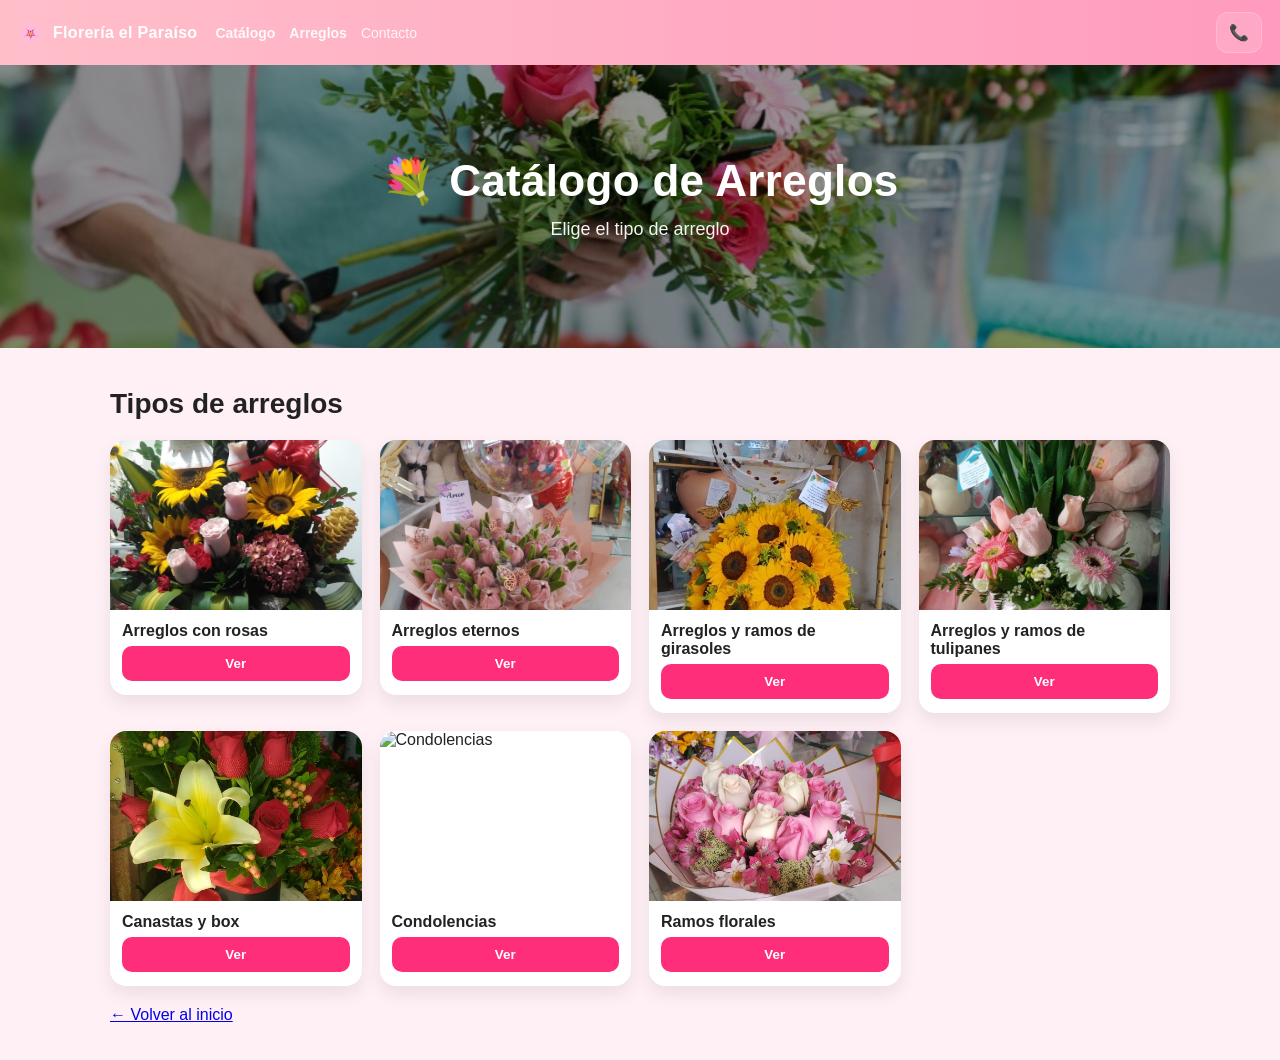
==== arreglos.html @ cf0fc65e "Recuperación del sitio: HTML, CSS, JS y catálogo completo de imágenes" ====
<!DOCTYPE html>
<html lang="es">

<head>
  <meta charset="UTF-8" />
  <meta name="viewport" content="width=device-width, initial-scale=1.0"/>
  <title>Arreglos | Florería el Paraíso</title>
  <link rel="stylesheet" href="css/styles.css" />
</head>
<body>

  <nav class="navbar">
    <div class="nav-left">
      <a class="brand" href="index.html">
        <span class="brand-icon">🌸</span>
        <span class="brand-name">Florería el Paraíso</span>
      </a>

      <ul class="nav-links">
        <li><a href="index.html#catalogo">Catálogo</a></li>
        <li><a class="active" href="arreglos.html">Arreglos</a></li>
        <li><a href="index.html#contacto">Contacto</a></li>
      </ul>
    </div>

    <div class="nav-right">
      <a class="icon-btn" href="https://wa.me/51934042514" target="_blank" title="Contacto WhatsApp">📞</a>

      <!-- <button class="icon-btn cart-btn" id="cartBtn" type="button" title="Carrito">
        🛒 <span class="badge" id="cartCount">0</span>
      </button> -->
    </div>
  </nav>

  <header class="hero">
    <div class="hero-content">
      <h1>💐 Catálogo de Arreglos</h1>
      <p>Elige el tipo de arreglo</p>
    </div>
  </header>

  <main class="container">
    <h2>Tipos de arreglos</h2>

    <section class="grid" id="arreglos-categorias"></section>

    <p style="margin-top:20px;">
      <a href="index.html">← Volver al inicio</a>
    </p>
  </main>

  <script src="js/main.js"></script>
  <script>
    renderCategoriasArreglos();
  </script>

  <button id="btnTop" aria-label="Volver arriba">⬆</button>

</body>

</html>
---- css/styles.css ----
* {
  box-sizing: border-box;
}

body {
  margin: 0;
  font-family: Arial, sans-serif;
  background: #fff0f6; /* rosado suave */
  color: #222;
}


/* ===== HEADER ===== */
header {
  background-image:
    linear-gradient(rgba(0,0,0,0.35), rgba(0,0,0,0.35)),
    url("../images/hero.jpg");
  background-size: cover;
  background-position: center;
  color: white;
  padding: 80px 16px;
  text-align: center;
}


/* ===== CONTENEDOR ===== */
.container {
  max-width: 1100px;
  margin: 0 auto;
  padding: 20px;
}

h2 {
  margin: 20px 0;
  font-size: 28px;
}

/* ===== GRID PRODUCTOS ===== */
.grid{
  display: grid;
  grid-template-columns: repeat(auto-fit, minmax(230px, 1fr));
  gap: 18px;
  align-items: start;
}

/* ===== TARJETA PRODUCTO ===== */
.producto{
  background: #fff;
  border-radius: 16px;
  overflow: hidden;
  box-shadow: 0 10px 25px rgba(0,0,0,.08);
  transition: transform .15s ease;
}

.producto:hover{ transform: translateY(-3px); }

/* ===== IMAGEN PRODUCTO ===== */
.producto img{
  width: 100%;
  height: 160px;      /* 👈 más chico aún */
  object-fit: cover;
  display: block;
}

/* ===== INFO ===== */
.producto .info{
  padding: 12px 12px 14px;
  text-align: left;
}

.producto h3{
  margin: 0 0 6px;
  font-size: 16px;
}

.precio{
  font-weight: bold;
  font-size: 15px;
  margin: 0 0 10px 0;
}


/* ===== BOTÓN ===== */
button {
  width: 100%;
  border: none;
  padding: 12px;
  background: #ff2e7a;
  color: white;
  font-weight: bold;
  border-radius: 10px;
  cursor: pointer;
}

button:hover {
  background: #e61f67;
}

button,
a {
  cursor: pointer;
}

/* ===== FOOTER ===== */
footer {
  margin-top: 30px;
  padding: 20px;
  text-align: center;
  color: #444;
}

/* ===== WHATSAPP FLOTANTE ===== */
.whatsapp {
  position: fixed;
  right: 18px;
  bottom: 18px;
  background: #25D366;
  color: white;
  padding: 14px 16px;
  border-radius: 999px;
  font-weight: bold;
  text-decoration: none;
  box-shadow: 0 10px 25px rgba(0, 0, 0, 0.2);
}

.whatsapp:hover {
  filter: brightness(0.95);
}

/* ===== NAVBAR PRO ===== */
.navbar {
  position: sticky;
  top: 0;
  z-index: 999;
  display: flex;
  align-items: center;
  justify-content: space-between;
  gap: 14px;
  padding: 12px 18px;

  background: linear-gradient(
    90deg,
    rgba(255, 182, 193, 0.85),
    rgba(255, 140, 180, 0.85)
  );
  backdrop-filter: blur(10px);

  color: white;
}
/* ===== SOLO MÓVIL: navbar flotante (fixed) ===== */
@media (max-width: 768px) {
  .navbar {
    position: fixed;   /* <- esto lo hace flotante de verdad */
    top: 0;
    left: 0;
    right: 0;
    z-index: 9999;

    /* opcional: sombrita */
    box-shadow: 0 6px 18px rgba(0,0,0,0.12);
  }

  /* evita que el contenido quede debajo del navbar */
  body {
    padding-top: 74px; /* ajusta si tu navbar es más alto/bajo */
  }
}


.nav-left {
  display: flex;
  align-items: center;
  gap: 18px;
}

.brand {
  display: flex;
  align-items: center;
  gap: 10px;
  text-decoration: none;
  color: white;
  font-weight: bold;
}
.brand-icon { font-size: 20px; }
.brand-name { letter-spacing: 0.3px; }

.nav-links {
  list-style: none;
  display: flex;
  gap: 14px;
  margin: 0;
  padding: 0;
}
.nav-links a {
  color: white;
  text-decoration: none;
  opacity: 0.9;
  font-size: 14px;
}
.nav-links a:hover { opacity: 1; }

.nav-right {
  display: flex;
  align-items: center;
  gap: 10px;
}

.search {
  display: flex;
  align-items: center;
  background: rgba(255,255,255,0.15);
  border: 1px solid rgba(255,255,255,0.20);
  border-radius: 999px;
  overflow: hidden;
}

.search input {
  width: 220px;
  padding: 10px 12px;
  border: none;
  outline: none;
  background: transparent;
  color: white;
  caret-color: #ff2e7a;
}
.search input::placeholder { color: rgba(255,255,255,0.75); }

.search button {
  width: auto;
  padding: 10px 12px;
  border: none;
  background: transparent;
  color: white;
  cursor: pointer;
  border-radius: 0;
}

.icon-btn {
  border: 1px solid rgba(255,255,255,0.20);
  background: rgba(255,255,255,0.12);
  color: white;
  padding: 10px 12px;
  border-radius: 12px;
  cursor: pointer;
  text-decoration: none;
  display: inline-flex;
  align-items: center;
  gap: 8px;
}

.icon-btn:hover {
  background: rgba(255,255,255,0.18);
}

.badge {
  display: inline-flex;
  align-items: center;
  justify-content: center;
  min-width: 18px;
  height: 18px;
  padding: 0 6px;
  border-radius: 999px;
  background: #ff2e7a;
  color: white;
  font-size: 12px;
  font-weight: bold;
}

/* ===== HERO con imagen ===== */
.hero {
  background-image:
    linear-gradient(rgba(0,0,0,0.40), rgba(0,0,0,0.40)),
    url("../images/hero.jpg");
  background-size: cover;
  background-position: center;
  color: white;
  padding: 90px 16px;
  text-align: center;
}

.hero-content {
  max-width: 900px;
  margin: 0 auto;
}

.hero h1 {
  margin: 0;
  font-size: 44px;
  letter-spacing: 0.3px;
}

.hero p {
  margin-top: 12px;
  font-size: 18px;
  opacity: 0.95;
}

.hero-actions {
  margin-top: 18px;
  display: flex;
  gap: 10px;
  justify-content: center;
  flex-wrap: wrap;
}

.btn-primary {
  background: #ff2e7a;
  color: white;
  text-decoration: none;
  padding: 12px 16px;
  border-radius: 12px;
  font-weight: bold;
}
.btn-primary:hover { background: #e61f67; }

.btn-ghost {
  border: 1px solid rgba(255,255,255,0.45);
  color: white;
  text-decoration: none;
  padding: 12px 16px;
  border-radius: 12px;
  font-weight: bold;
  background: rgba(255,255,255,0.10);
}
.btn-ghost:hover { background: rgba(255,255,255,0.16); }

/* ===== Responsive ===== */
@media (max-width: 820px) {
  .nav-links { display: none; }
  .search input { width: 150px; }
  .hero h1 { font-size: 34px; }
}

.lightbox{
  position: fixed;
  inset: 0;
  background: rgba(0,0,0,.75);
  display: none;
  align-items: center;
  justify-content: center;
  padding: 18px;
  z-index: 9999;
}

.lightbox.open{ display: flex; }

.lightbox img{
  max-width: 95vw;
  max-height: 90vh;
  border-radius: 14px;
  box-shadow: 0 12px 40px rgba(0,0,0,.35);
}

/* Grid más tipo catálogo */
.grid{
  display: grid;
  grid-template-columns: repeat(auto-fit, minmax(230px, 1fr));
  gap: 18px;
  align-items: start;
}

/* Tarjeta */
.producto{
  background: #fff;
  border-radius: 16px;
  overflow: hidden;
  box-shadow: 0 8px 18px rgba(0,0,0,.08);
}

/* Imagen tamaño fijo (no gigante) */
.producto img{
  width: 100%;
  height: 170px;      /* ajusta: 150-200 */
  object-fit: cover;  /* recorta bonito */
  display: block;
}

/* Info compacta */
.producto .info{
  padding: 12px 12px 14px;
}

.producto .info h3{
  margin: 0 0 6px;
  font-size: 1rem;
}

.producto .precio{
  margin: 0 0 10px;
  font-weight: 700;
}

.producto button{
  width: 100%;
  border: 0;
  padding: 10px 12px;
  border-radius: 10px;
}

body.lightbox-open{
  overflow: hidden;
}

body.lightbox-open .container,
body.lightbox-open header,
body.lightbox-open .navbar{
  filter: blur(6px) brightness(0.9);
  transform: scale(0.98);
  transition: filter .2s ease, transform .2s ease;
}

#productos-grid{
  grid-template-columns: repeat(auto-fit, minmax(230px, 1fr));
}

#productos-grid .producto img{
  height: 160px;
}

body.lightbox-open{
  overflow: hidden;
}
.lightbox {
  position: fixed;
  inset: 0;
  background: rgba(0,0,0,0.85);
  display: none;
  align-items: center;
  justify-content: center;
  z-index: 9999;
}

.lightbox.open {
  display: flex;
}

.lightbox img {
  max-width: 90%;
  max-height: 90%;
  border-radius: 12px;
}

.lightbox .nav {
  position: absolute;
  top: 50%;
  transform: translateY(-50%);
  font-size: 50px;
  color: white;
  cursor: pointer;
  user-select: none;
  padding: 10px;
}

.lightbox .prev { left: 30px; }
.lightbox .next { right: 30px; }

.lightbox .nav:hover {
  color: #ff3b8d;
}
.nav-links li a {
  font-weight: 600;
}

.nav-links li:last-child a {
  font-weight: normal;
  opacity: 0.85;
}
/* ===== Fix general mobile width ===== */
html, body {
  width: 100%;
  max-width: 100%;
  overflow-x: hidden;
  margin: 0;
  padding: 0;
}

/* Asegura que contenedores no se pasen del ancho */
* {
  box-sizing: border-box;
}
@media (max-width: 768px) {

  nav,
  header,
  main,
  footer {
    width: 100%;
    max-width: 100%;
  }

  .grid {
    width: 100%;
  }

  .producto {
    width: 100%;
  }
}
@media (max-width: 768px){
  .whatsapp{
    position: fixed;
    left: 50%;
    right: auto;
    transform: translateX(-50%);
    bottom: 18px;
    padding: 14px 26px;
    font-size: 18px;
    border-radius: 999px;
    min-width: 220px;
    display: inline-flex;
    justify-content: center;
    align-items: center;
    z-index: 9999;
  }
}
/* ===== UBICACIÓN / DIRECCIÓN ===== */
.location {
  margin: 40px auto 10px;
  text-align: center;
  padding: 20px;
}

.location h3 {
  margin-bottom: 10px;
  font-size: 22px;
}

.location .address {
  margin: 6px 0 14px;
  font-size: 16px;
  color: #444;
}

.map-link {
  display: inline-block;
  padding: 12px 18px;
  background: #ff2e7a;
  color: #fff;
  border-radius: 12px;
  text-decoration: none;
  font-weight: bold;
}

.map-link:hover {
  background: #e61f67;
}
/* ===== BOTÓN VOLVER ARRIBA (SOLO MÓVIL) ===== */
#btnTop{
  position: fixed;
  bottom: 110px;       /* no choca con WhatsApp */
  right: 16px;
  z-index: 9999;

  width: 48px;
  height: 48px;
  border-radius: 50%;
  border: none;

  display: none;       /* JS controla visibilidad */
  align-items: center;
  justify-content: center;

  background: linear-gradient(135deg, #ff4fa3, #ff87b7);
  color: #fff;
  font-size: 20px;
  line-height: 1;

  box-shadow: 0 12px 28px rgba(0,0,0,.2);
  cursor: pointer;

  opacity: 0;
  pointer-events: none;
  transition: opacity .25s ease, transform .2s ease;
}

/* visible */
#btnTop.show{
  display: flex;
  opacity: 1;
  pointer-events: auto;
}

/* SOLO MÓVIL */
@media (min-width: 769px){
  #btnTop{
    display: none !important;
  }
}
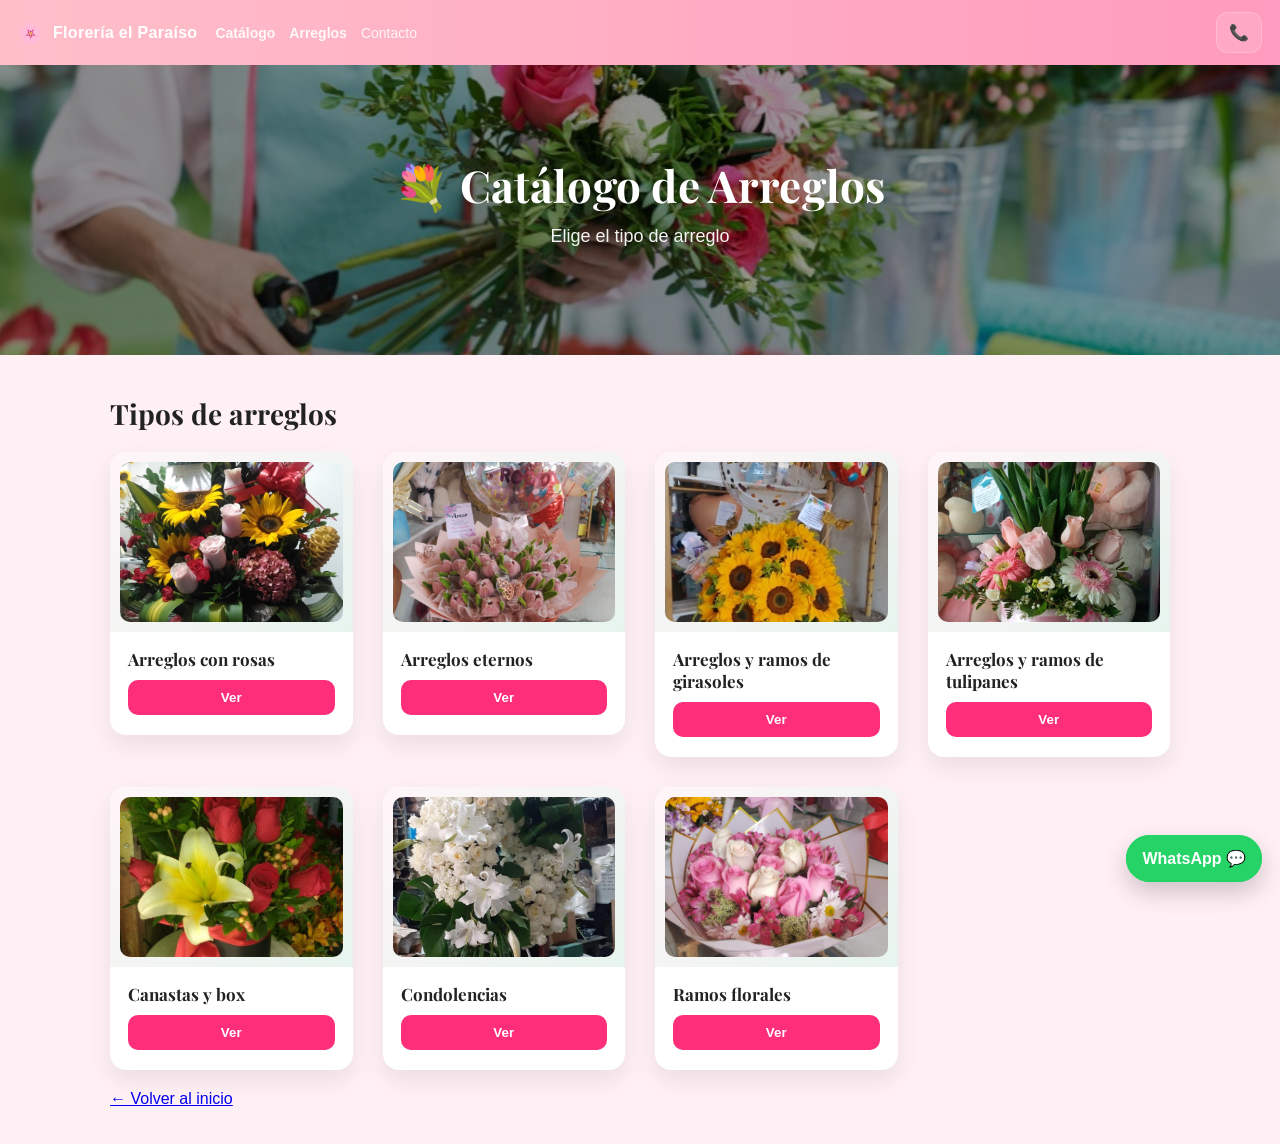
==== commit 12c46e3d: "Rediseño premium: tipografía, colores, mapa, animaciones y correcciones de UI" ====
--- a/arreglos.html
+++ b/arreglos.html
@@ -5,6 +5,9 @@
   <meta charset="UTF-8" />
   <meta name="viewport" content="width=device-width, initial-scale=1.0"/>
   <title>Arreglos | Florería el Paraíso</title>
+  <link rel="preconnect" href="https://fonts.googleapis.com" />
+  <link rel="preconnect" href="https://fonts.gstatic.com" crossorigin />
+  <link href="https://fonts.googleapis.com/css2?family=Playfair+Display:wght@600;700&display=swap" rel="stylesheet" />
   <link rel="stylesheet" href="css/styles.css" />
 </head>
 <body>
@@ -16,7 +19,7 @@
         <span class="brand-name">Florería el Paraíso</span>
       </a>
 
-      <ul class="nav-links">
+      <ul class="nav-links" id="navLinks">
         <li><a href="index.html#catalogo">Catálogo</a></li>
         <li><a class="active" href="arreglos.html">Arreglos</a></li>
         <li><a href="index.html#contacto">Contacto</a></li>
@@ -29,8 +32,13 @@
       <!-- <button class="icon-btn cart-btn" id="cartBtn" type="button" title="Carrito">
         🛒 <span class="badge" id="cartCount">0</span>
       </button> -->
+
+      <button class="nav-toggle" id="navToggle" type="button" aria-label="Abrir menú" aria-expanded="false" aria-controls="navLinks">
+        <span></span><span></span><span></span>
+      </button>
     </div>
   </nav>
+  <div class="nav-overlay" id="navOverlay"></div>
 
   <header class="hero">
     <div class="hero-content">
@@ -49,6 +57,12 @@
     </p>
   </main>
 
+  <!-- ===== BOTÓN FLOTANTE WHATSAPP ===== -->
+  <a class="whatsapp" target="_blank"
+   href="https://wa.me/51934042514?text=Hola,%20quiero%20hacer%20un%20pedido%20en%20Florister%C3%ADa%20el%20Para%C3%ADso">
+  WhatsApp 💬
+</a>
+
   <script src="js/main.js"></script>
   <script>
     renderCategoriasArreglos();
--- a/css/styles.css
+++ b/css/styles.css
@@ -1,5 +1,13 @@
 * {
   box-sizing: border-box;
+}
+
+:root {
+  --pink: #ff2e7a;
+  --pink-dark: #e61f67;
+  --green-accent: #5fa686;
+  --green-accent-light: #e7f4ee;
+  --font-display: "Playfair Display", Georgia, serif;
 }
 
 body {
@@ -7,6 +15,13 @@
   font-family: Arial, sans-serif;
   background: #fff0f6; /* rosado suave */
   color: #222;
+}
+
+/* ===== TIPOGRAFÍA DE ACENTO ===== */
+h1, h2,
+.producto h3,
+.precio {
+  font-family: var(--font-display);
 }
 
 
@@ -39,7 +54,7 @@
 .grid{
   display: grid;
   grid-template-columns: repeat(auto-fit, minmax(230px, 1fr));
-  gap: 18px;
+  gap: 30px;
   align-items: start;
 }
 
@@ -49,10 +64,40 @@
   border-radius: 16px;
   overflow: hidden;
   box-shadow: 0 10px 25px rgba(0,0,0,.08);
-  transition: transform .15s ease;
-}
-
-.producto:hover{ transform: translateY(-3px); }
+  transition: transform .25s ease, box-shadow .25s ease, opacity .6s ease;
+}
+
+/* Animación de entrada al hacer scroll (activada por JS vía IntersectionObserver).
+   Si JS no corre, .js-anim-ready nunca se agrega y las tarjetas quedan visibles siempre. */
+.js-anim-ready .producto{
+  opacity: 0;
+  transform: translateY(24px);
+}
+
+.js-anim-ready .producto.in-view{
+  opacity: 1;
+  transform: translateY(0);
+}
+
+.producto:hover{
+  transform: translateY(-5px);
+  box-shadow: 0 18px 34px rgba(0,0,0,.16), 0 0 0 2px rgba(255,46,122,.35), 0 0 22px rgba(255,46,122,.25);
+}
+
+.js-anim-ready .producto.in-view:hover{
+  transform: translateY(-5px);
+  box-shadow: 0 18px 34px rgba(0,0,0,.16), 0 0 0 2px rgba(255,46,122,.35), 0 0 22px rgba(255,46,122,.25);
+}
+
+/* ===== MARCO DE IMAGEN (fondo uniforme para fotos de distinta calidad) ===== */
+.producto-img-wrap{
+  background: linear-gradient(135deg, #fff5f8, var(--green-accent-light));
+  padding: 10px;
+}
+
+.producto-img-wrap img{
+  border-radius: 10px;
+}
 
 /* ===== IMAGEN PRODUCTO ===== */
 .producto img{
@@ -60,23 +105,34 @@
   height: 160px;      /* 👈 más chico aún */
   object-fit: cover;
   display: block;
+  transition: transform .35s ease;
+}
+
+.producto:hover img{
+  transform: scale(1.06);
 }
 
 /* ===== INFO ===== */
 .producto .info{
-  padding: 12px 12px 14px;
+  padding: 16px 18px 20px;
   text-align: left;
 }
 
 .producto h3{
-  margin: 0 0 6px;
-  font-size: 16px;
+  margin: 0 0 10px;
+  font-size: 17px;
 }
 
 .precio{
+  display: inline-block;
   font-weight: bold;
-  font-size: 15px;
-  margin: 0 0 10px 0;
+  font-size: 14px;
+  margin: 0 0 12px 0;
+  padding: 5px 12px;
+  border-radius: 999px;
+  background: var(--green-accent-light);
+  color: #2f6b4f;
+  border: 1px solid rgba(95, 166, 134, 0.35);
 }
 
 
@@ -114,6 +170,7 @@
   position: fixed;
   right: 18px;
   bottom: 18px;
+  z-index: 1;
   background: #25D366;
   color: white;
   padding: 14px 16px;
@@ -125,6 +182,28 @@
 
 .whatsapp:hover {
   filter: brightness(0.95);
+}
+
+/* Anillo expandiéndose detrás del botón, cada pocos segundos */
+.whatsapp::after {
+  content: "";
+  position: absolute;
+  inset: 0;
+  z-index: -1;
+  border-radius: inherit;
+  border: 2px solid rgba(37, 211, 102, 0.85);
+  animation: whatsapp-ripple 2.8s ease-out infinite;
+  pointer-events: none;
+}
+
+@keyframes whatsapp-ripple {
+  0% { transform: scale(1); opacity: .7; }
+  70% { opacity: .15; }
+  100% { transform: scale(1.7); opacity: 0; }
+}
+
+@media (prefers-reduced-motion: reduce) {
+  .whatsapp::after { animation: none; display: none; }
 }
 
 /* ===== NAVBAR PRO ===== */
@@ -268,6 +347,8 @@
 
 /* ===== HERO con imagen ===== */
 .hero {
+  position: relative;
+  overflow: hidden;
   background-image:
     linear-gradient(rgba(0,0,0,0.40), rgba(0,0,0,0.40)),
     url("../images/hero.jpg");
@@ -279,8 +360,62 @@
 }
 
 .hero-content {
+  position: relative;
+  z-index: 2;
   max-width: 900px;
   margin: 0 auto;
+}
+
+/* ===== PÉTALOS CAYENDO (CSS puro) ===== */
+.petals {
+  position: absolute;
+  inset: 0;
+  z-index: 1;
+  pointer-events: none;
+  overflow: hidden;
+}
+
+.petals span {
+  position: absolute;
+  top: -10%;
+  font-size: 20px;
+  opacity: 0;
+  animation-name: petal-fall;
+  animation-timing-function: linear;
+  animation-iteration-count: infinite;
+  will-change: transform, opacity;
+}
+
+.petals span:nth-child(1) { left: 6%;  font-size: 18px; animation-duration: 12s; animation-delay: 0s; }
+.petals span:nth-child(2) { left: 18%; font-size: 14px; animation-duration: 9s;  animation-delay: 2s; }
+.petals span:nth-child(3) { left: 32%; font-size: 20px; animation-duration: 14s; animation-delay: 4s; }
+.petals span:nth-child(4) { left: 47%; font-size: 16px; animation-duration: 10s; animation-delay: 1s; }
+.petals span:nth-child(5) { left: 61%; font-size: 18px; animation-duration: 13s; animation-delay: 6s; }
+.petals span:nth-child(6) { left: 74%; font-size: 15px; animation-duration: 11s; animation-delay: 3s; }
+.petals span:nth-child(7) { left: 86%; font-size: 19px; animation-duration: 15s; animation-delay: 5s; }
+.petals span:nth-child(8) { left: 94%; font-size: 14px; animation-duration: 9s;  animation-delay: 7s; }
+
+@keyframes petal-fall {
+  0% {
+    transform: translateY(-10%) translateX(0) rotate(0deg);
+    opacity: 0;
+  }
+  8% { opacity: .75; }
+  92% { opacity: .6; }
+  100% {
+    transform: translateY(420px) translateX(26px) rotate(300deg);
+    opacity: 0;
+  }
+}
+
+@media (prefers-reduced-motion: reduce) {
+  .petals { display: none; }
+  .js-anim-ready .producto,
+  .js-anim-ready .producto.in-view {
+    transition: none;
+    opacity: 1;
+    transform: none;
+  }
 }
 
 .hero h1 {
@@ -324,9 +459,113 @@
 }
 .btn-ghost:hover { background: rgba(255,255,255,0.16); }
 
+/* ===== MENÚ HAMBURGUESA (solo móvil) ===== */
+.nav-toggle {
+  display: none;
+  flex-direction: column;
+  justify-content: center;
+  align-items: center;
+  gap: 5px;
+  width: 40px;
+  height: 40px;
+  border: 1px solid rgba(255,255,255,0.20);
+  background: rgba(255,255,255,0.12);
+  border-radius: 10px;
+  cursor: pointer;
+  padding: 8px;
+  flex-shrink: 0;
+}
+
+.nav-toggle span {
+  display: block;
+  width: 100%;
+  height: 2px;
+  background: white;
+  border-radius: 2px;
+  transition: transform .25s ease, opacity .2s ease;
+}
+
+.nav-toggle[aria-expanded="true"] span:nth-child(1) { transform: translateY(7px) rotate(45deg); }
+.nav-toggle[aria-expanded="true"] span:nth-child(2) { opacity: 0; }
+.nav-toggle[aria-expanded="true"] span:nth-child(3) { transform: translateY(-7px) rotate(-45deg); }
+
+.nav-overlay {
+  display: none;
+  position: fixed;
+  inset: 0;
+  background: rgba(0,0,0,.35);
+  z-index: 9997;
+  opacity: 0;
+  transition: opacity .25s ease;
+}
+
+.nav-overlay.open {
+  display: block;
+  opacity: 1;
+}
+
 /* ===== Responsive ===== */
 @media (max-width: 820px) {
-  .nav-links { display: none; }
+  .nav-toggle { display: flex; }
+
+  .navbar { gap: 8px; }
+
+  .nav-left { min-width: 0; flex-shrink: 1; }
+
+  .nav-left .brand { min-width: 0; }
+
+  .brand-name {
+    min-width: 0;
+    max-width: 46vw;
+    overflow: hidden;
+    text-overflow: ellipsis;
+    white-space: nowrap;
+  }
+
+  .nav-right { flex-shrink: 0; }
+
+  /* El teléfono ya está cubierto por "Contacto" en el menú y por el botón flotante de WhatsApp */
+  .nav-right > .icon-btn { display: none; }
+
+  .search input { width: 34vw; min-width: 90px; }
+
+  .nav-links {
+    position: fixed;
+    top: 0;
+    right: 0;
+    height: 100vh;
+    width: min(78vw, 300px);
+    flex-direction: column;
+    align-items: stretch;
+    gap: 0;
+    margin: 0;
+    background: linear-gradient(180deg, #ff8fb8, #ff4fa3);
+    padding: 90px 24px 24px;
+    transform: translateX(100%);
+    transition: transform .3s ease;
+    box-shadow: -10px 0 30px rgba(0,0,0,.25);
+    z-index: 9998;
+    overflow-y: auto;
+  }
+
+  .nav-links.open {
+    transform: translateX(0);
+  }
+
+  .nav-links li {
+    border-bottom: 1px solid rgba(255,255,255,.18);
+  }
+
+  .nav-links li:last-child {
+    border-bottom: none;
+  }
+
+  .nav-links a {
+    display: block;
+    padding: 14px 2px;
+    font-size: 16px;
+  }
+
   .search input { width: 150px; }
   .hero h1 { font-size: 34px; }
 }
@@ -351,45 +590,6 @@
   box-shadow: 0 12px 40px rgba(0,0,0,.35);
 }
 
-/* Grid más tipo catálogo */
-.grid{
-  display: grid;
-  grid-template-columns: repeat(auto-fit, minmax(230px, 1fr));
-  gap: 18px;
-  align-items: start;
-}
-
-/* Tarjeta */
-.producto{
-  background: #fff;
-  border-radius: 16px;
-  overflow: hidden;
-  box-shadow: 0 8px 18px rgba(0,0,0,.08);
-}
-
-/* Imagen tamaño fijo (no gigante) */
-.producto img{
-  width: 100%;
-  height: 170px;      /* ajusta: 150-200 */
-  object-fit: cover;  /* recorta bonito */
-  display: block;
-}
-
-/* Info compacta */
-.producto .info{
-  padding: 12px 12px 14px;
-}
-
-.producto .info h3{
-  margin: 0 0 6px;
-  font-size: 1rem;
-}
-
-.producto .precio{
-  margin: 0 0 10px;
-  font-weight: 700;
-}
-
 .producto button{
   width: 100%;
   border: 0;
@@ -398,6 +598,10 @@
 }
 
 body.lightbox-open{
+  overflow: hidden;
+}
+
+body.nav-open {
   overflow: hidden;
 }
 
@@ -512,6 +716,15 @@
     align-items: center;
     z-index: 9999;
   }
+
+  /* #btnTop se alinea con WhatsApp (mismo centro) y queda apilado
+     arriba, con espacio de sobra para que nunca se toquen */
+  #btnTop{
+    left: 50%;
+    right: auto;
+    bottom: 92px;
+    transform: translateX(-50%);
+  }
 }
 /* ===== UBICACIÓN / DIRECCIÓN ===== */
 .location {
@@ -529,6 +742,29 @@
   margin: 6px 0 14px;
   font-size: 16px;
   color: #444;
+}
+
+/* ===== MAPA EMBEBIDO ===== */
+.map-embed {
+  position: relative;
+  width: 100%;
+  max-width: 700px;
+  height: 0;
+  padding-bottom: 56.25%; /* proporción 16:9, responsive sin JS */
+  margin: 6px auto 20px;
+  border-radius: 16px;
+  overflow: hidden;
+  box-shadow: 0 10px 25px rgba(0,0,0,.08);
+  border: 1px solid rgba(95, 166, 134, 0.25);
+}
+
+.map-embed iframe {
+  position: absolute;
+  inset: 0;
+  width: 100%;
+  height: 100%;
+  border: 0;
+  display: block;
 }
 
 .map-link {
